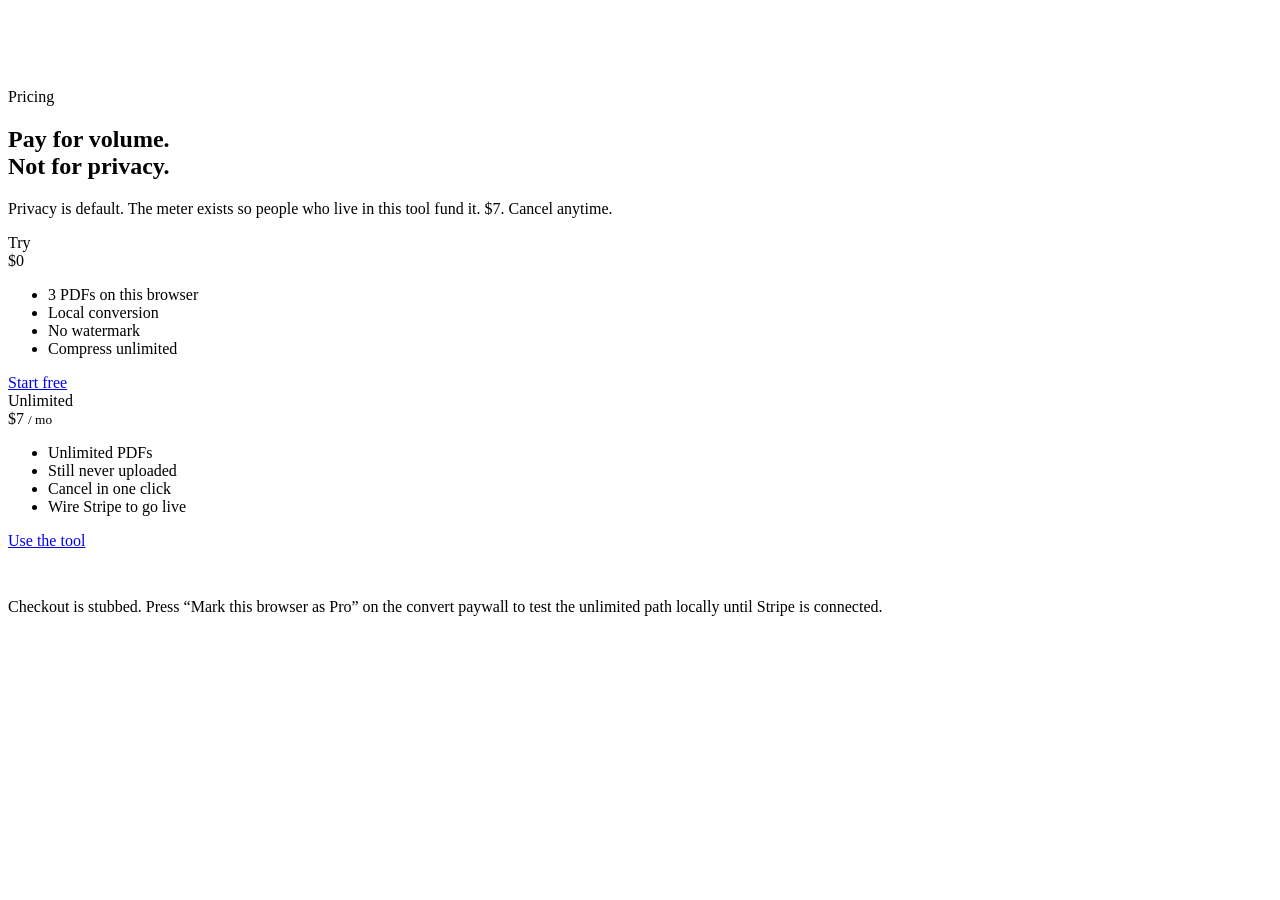
==== pricing.html @ 3a1e2539 "Publish JpgDesk site" ====
<!DOCTYPE html>
<html lang="en">
<head>
  <meta charset="UTF-8" />
  <meta name="viewport" content="width=device-width, initial-scale=1" />
  <title>Pricing — JpgDesk</title>
  <meta name="description" content="Three free PDFs. Unlimited local conversion for $7 a month. Cancel anytime." />
  <link rel="preconnect" href="https://fonts.googleapis.com" />
  <link rel="preconnect" href="https://fonts.gstatic.com" crossorigin />
  <link href="https://fonts.googleapis.com/css2?family=Geist+Mono:wght@300;400;500&family=Geist:wght@300;400;500;600&display=swap" rel="stylesheet" />
  <link rel="stylesheet" href="css/site.css" />
</head>
<body>
  <div id="scroll-progress"></div>
  <div class="grid-bg"></div>
  <header class="nav" id="site-nav"></header>

  <main class="page">
    <section class="band-sm wrap" style="padding-top:80px">
      <div class="eyebrow">Pricing</div>
      <h2>Pay for volume.<br>Not for privacy.</h2>
      <p class="lede">Privacy is default. The meter exists so people who live in this tool fund it. $7. Cancel anytime.</p>
      <div class="price-grid">
        <div class="price reveal">
          <div class="tag">Try</div>
          <div class="amt">$0</div>
          <ul>
            <li>3 PDFs on this browser</li>
            <li>Local conversion</li>
            <li>No watermark</li>
            <li>Compress unlimited</li>
          </ul>
          <a class="btn btn-ghost" href="convert.html">Start free</a>
        </div>
        <div class="price featured reveal">
          <div class="tag">Unlimited</div>
          <div class="amt">$7 <small>/ mo</small></div>
          <ul>
            <li>Unlimited PDFs</li>
            <li>Still never uploaded</li>
            <li>Cancel in one click</li>
            <li>Wire Stripe to go live</li>
          </ul>
          <a class="btn btn-sunset" href="convert.html">Use the tool</a>
        </div>
      </div>
      <p class="lede" style="margin-top:48px">Checkout is stubbed. Press “Mark this browser as Pro” on the convert paywall to test the unlimited path locally until Stripe is connected.</p>
    </section>
  </main>

  <footer><div class="wrap foot" id="site-foot"></div></footer>
  <script src="js/site.js"></script>
</body>
</html>
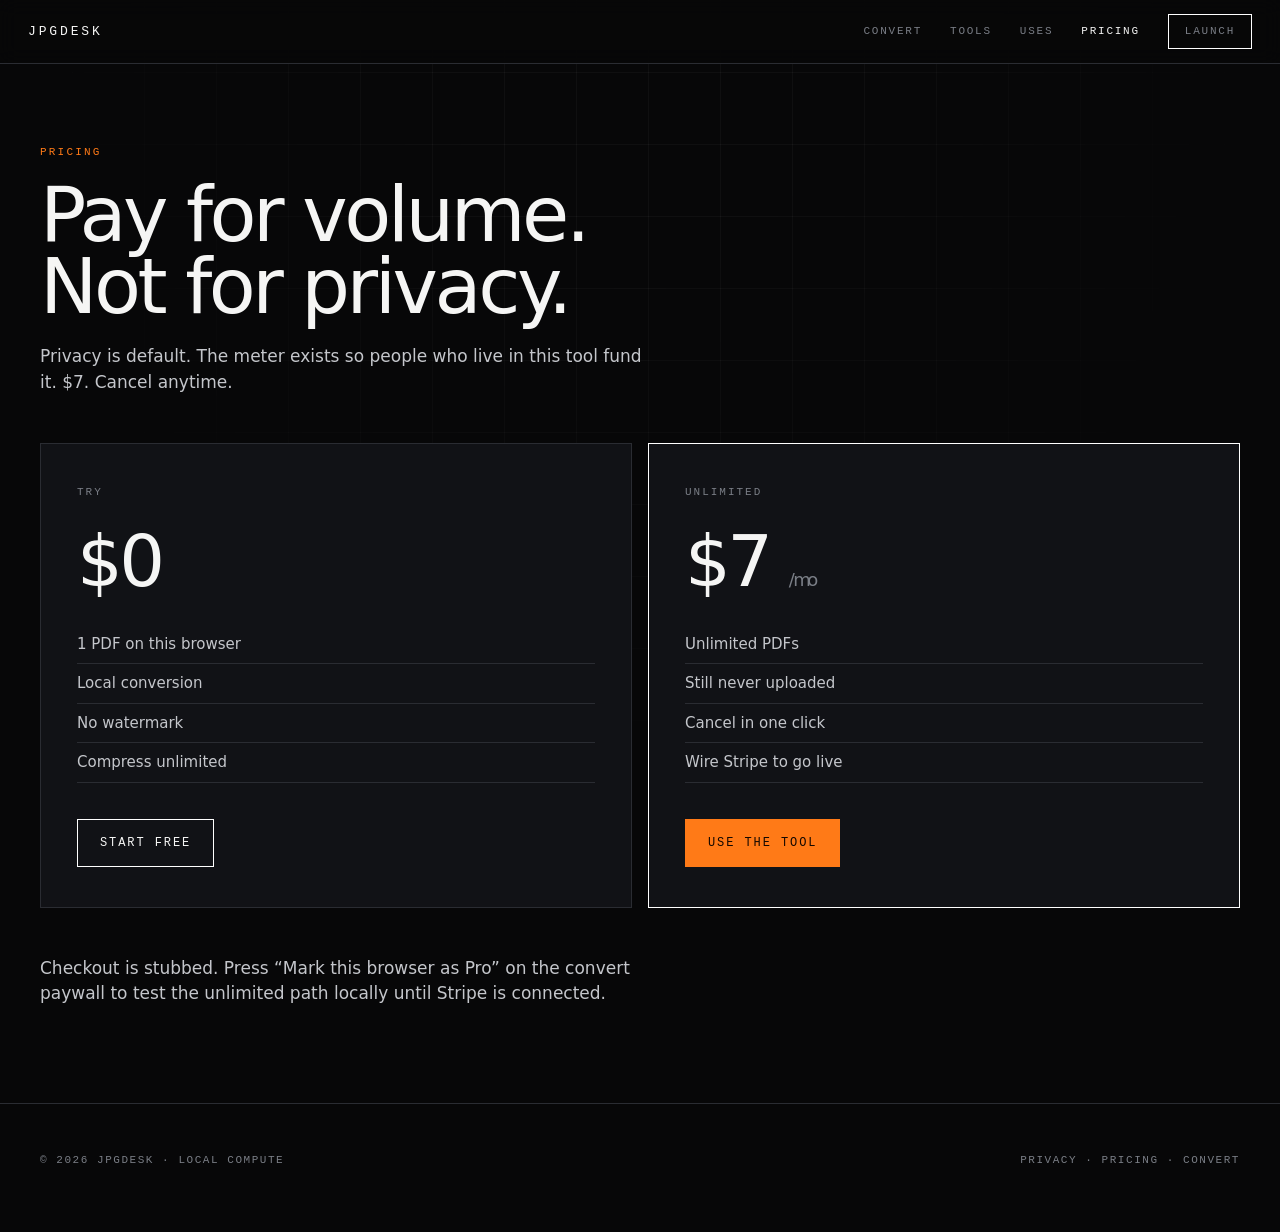
==== commit 0f0b21ef: "Update pricing page for 1 free PDF" ====
--- a/pricing.html
+++ b/pricing.html
@@ -4,7 +4,7 @@
   <meta charset="UTF-8" />
   <meta name="viewport" content="width=device-width, initial-scale=1" />
   <title>Pricing — JpgDesk</title>
-  <meta name="description" content="Three free PDFs. Unlimited local conversion for $7 a month. Cancel anytime." />
+  <meta name="description" content="One free PDF. Unlimited local conversion for $7 a month. Cancel anytime." />
   <link rel="preconnect" href="https://fonts.googleapis.com" />
   <link rel="preconnect" href="https://fonts.gstatic.com" crossorigin />
   <link href="https://fonts.googleapis.com/css2?family=Geist+Mono:wght@300;400;500&family=Geist:wght@300;400;500;600&display=swap" rel="stylesheet" />
@@ -25,7 +25,7 @@
           <div class="tag">Try</div>
           <div class="amt">$0</div>
           <ul>
-            <li>3 PDFs on this browser</li>
+            <li>1 PDF on this browser</li>
             <li>Local conversion</li>
             <li>No watermark</li>
             <li>Compress unlimited</li>
--- a/css/site.css
+++ b/css/site.css
@@ -0,0 +1,208 @@
+:root {
+  --canvas: #070708;
+  --card: #111216;
+  --hairline: #2a2c32;
+  --ink: #f5f5f4;
+  --body: #c4c6cb;
+  --mute: #7a7e86;
+  --white: #ffffff;
+  --black: #050505;
+  --sunset: #ff7a17;
+  --nav-h: 64px;
+  --max: 1200px;
+}
+* { box-sizing: border-box; margin: 0; padding: 0; }
+html { scroll-behavior: smooth; }
+html, body { background: var(--canvas); color: var(--ink); }
+body {
+  font-family: Geist, Inter, ui-sans-serif, system-ui, sans-serif;
+  line-height: 1.5;
+  overflow-x: hidden;
+}
+a { color: inherit; text-decoration: none; }
+button, input { font: inherit; color: inherit; }
+button { cursor: pointer; background: none; border: 0; }
+#scroll-progress {
+  position: fixed; top: 0; left: 0; height: 2px; width: 0;
+  background: #fff; z-index: 80;
+}
+.nav {
+  position: fixed; inset: 0 0 auto 0; height: var(--nav-h);
+  display: flex; align-items: center; justify-content: space-between;
+  padding: 0 28px; z-index: 70;
+  background: rgba(7,7,8,.86);
+  backdrop-filter: blur(10px);
+  border-bottom: 1px solid #2a2c32;
+}
+.brand {
+  font-family: "Geist Mono", ui-monospace, monospace;
+  font-size: 13px; letter-spacing: .22em;
+}
+.nav-links { display: flex; gap: 28px; align-items: center; }
+.nav-links a {
+  font-family: "Geist Mono", ui-monospace, monospace;
+  font-size: 11px; letter-spacing: .16em; text-transform: uppercase;
+  color: var(--mute);
+}
+.nav-links a:hover, .nav-links a.active { color: var(--ink); }
+.nav-cta {
+  border: 1px solid #fff; padding: 8px 16px;
+  font-family: "Geist Mono", ui-monospace, monospace;
+  font-size: 11px; letter-spacing: .16em; text-transform: uppercase;
+}
+.nav-cta:hover { background: #fff; color: #000; }
+.nav-toggle { display: none; }
+.btn {
+  display: inline-flex; align-items: center; justify-content: center;
+  height: 48px; padding: 0 22px;
+  font-family: "Geist Mono", ui-monospace, monospace;
+  font-size: 12px; letter-spacing: .16em; text-transform: uppercase;
+  border: 1px solid #fff;
+}
+.btn-solid { background: #fff; color: #000; }
+.btn-ghost { background: transparent; }
+.btn-ghost:hover { background: #fff; color: #000; }
+.btn-sunset { background: var(--sunset); color: #140800; border-color: var(--sunset); }
+.wrap { width: min(var(--max), calc(100% - 48px)); margin: 0 auto; }
+.page { padding-top: var(--nav-h); }
+.hero {
+  min-height: 100vh; display: grid; align-content: end;
+  padding: 0 0 80px; position: relative;
+}
+.hero-kicker {
+  font-family: "Geist Mono", ui-monospace, monospace;
+  font-size: 12px; letter-spacing: .22em; text-transform: uppercase;
+  color: var(--mute); margin-bottom: 28px;
+}
+.hero h1 {
+  font-size: clamp(56px, 12vw, 160px);
+  font-weight: 400; line-height: .86; letter-spacing: -.06em;
+}
+.hero h1 em { font-style: normal; color: var(--mute); }
+.hero-lead { margin-top: 36px; max-width: 36rem; font-size: 18px; color: var(--body); }
+.hero-actions { display: flex; gap: 12px; flex-wrap: wrap; margin-top: 40px; }
+.grid-bg {
+  position: fixed; inset: 0; pointer-events: none; z-index: 0;
+  background-image:
+    linear-gradient(rgba(255,255,255,.035) 1px, transparent 1px),
+    linear-gradient(90deg, rgba(255,255,255,.035) 1px, transparent 1px);
+  background-size: 72px 72px;
+  mask-image: radial-gradient(ellipse at 50% 0%, #000 20%, transparent 70%);
+  animation: gridDrift 40s linear infinite;
+}
+@keyframes gridDrift {
+  from { background-position: 0 0; }
+  to { background-position: 0 72px; }
+}
+.orb {
+  position: absolute; width: 50vw; height: 50vw; border-radius: 50%;
+  background: radial-gradient(circle, rgba(255,122,23,.16), transparent 60%);
+  filter: blur(40px); right: -10vw; top: 10vh; pointer-events: none;
+}
+section { position: relative; z-index: 1; }
+.band {
+  min-height: 100vh; display: grid; align-content: center;
+  padding: 120px 0; border-top: 1px solid var(--hairline);
+}
+.band-sm { min-height: auto; padding: 96px 0; }
+.eyebrow {
+  font-family: "Geist Mono", ui-monospace, monospace;
+  font-size: 11px; letter-spacing: .2em; text-transform: uppercase;
+  color: var(--sunset); margin-bottom: 18px;
+}
+h2 { font-size: clamp(36px, 6vw, 80px); font-weight: 400; letter-spacing: -.045em; line-height: .95; }
+h3 { font-size: 22px; font-weight: 500; letter-spacing: -.03em; }
+.lede { margin-top: 20px; color: var(--body); max-width: 38rem; font-size: 17px; }
+.split { display: grid; grid-template-columns: 1fr 1fr; gap: 64px; align-items: center; }
+.stat-grid { display: grid; grid-template-columns: repeat(3,1fr); gap: 1px; background: var(--hairline); margin-top: 56px; }
+.stat { background: var(--canvas); padding: 36px 28px; }
+.stat b { display: block; font-size: clamp(36px,5vw,64px); font-weight: 400; letter-spacing: -.04em; }
+.stat span {
+  display: block; margin-top: 10px; color: var(--mute);
+  font-family: "Geist Mono", ui-monospace, monospace;
+  font-size: 11px; letter-spacing: .16em; text-transform: uppercase;
+}
+.cards { display: grid; grid-template-columns: repeat(3,1fr); gap: 16px; margin-top: 48px; }
+.card {
+  background: var(--card); border: 1px solid var(--hairline);
+  padding: 28px; min-height: 220px;
+}
+.card .num {
+  font-family: "Geist Mono", ui-monospace, monospace;
+  font-size: 11px; letter-spacing: .18em; color: var(--mute);
+}
+.card h3 { margin: 28px 0 12px; }
+.card p { color: var(--body); font-size: 15px; }
+.price-grid { display: grid; grid-template-columns: 1fr 1fr; gap: 16px; margin-top: 48px; }
+.price { border: 1px solid var(--hairline); padding: 40px 36px; background: var(--card); }
+.price.featured { border-color: #fff; }
+.price .tag {
+  font-family: "Geist Mono", ui-monospace, monospace;
+  font-size: 11px; letter-spacing: .18em; text-transform: uppercase; color: var(--mute);
+}
+.price .amt { font-size: 72px; letter-spacing: -.05em; line-height: 1; margin: 24px 0 8px; }
+.price .amt small { font-size: 18px; color: var(--mute); }
+.price ul { list-style: none; margin: 28px 0 36px; color: var(--body); }
+.price li { padding: 8px 0; border-bottom: 1px solid var(--hairline); font-size: 15px; }
+.tool-shell { padding: 32px 0 80px; }
+.drop {
+  border: 1px dashed var(--hairline); min-height: 280px;
+  display: grid; place-items: center; text-align: center; padding: 40px;
+}
+.drop.over { border-color: #fff; background: rgba(255,255,255,.04); }
+.drop p { color: var(--mute); margin-top: 10px; }
+.thumbs { display: grid; grid-template-columns: repeat(auto-fill,minmax(120px,1fr)); gap: 10px; margin: 20px 0; }
+.thumb { position: relative; border: 1px solid var(--hairline); aspect-ratio: 1; overflow: hidden; }
+.thumb img { width: 100%; height: 100%; object-fit: cover; }
+.thumb button {
+  position: absolute; top: 6px; right: 6px; width: 22px; height: 22px;
+  background: #000; color: #fff; border: 1px solid #fff;
+}
+.controls { display: flex; flex-wrap: wrap; gap: 10px; align-items: center; margin: 16px 0 24px; }
+.seg { display: flex; border: 1px solid var(--hairline); }
+.seg button {
+  padding: 10px 14px;
+  font-family: "Geist Mono", ui-monospace, monospace;
+  font-size: 11px; letter-spacing: .14em; text-transform: uppercase; color: var(--mute);
+}
+.seg button.on { background: #fff; color: #000; }
+.meter {
+  color: var(--mute); font-family: "Geist Mono", ui-monospace, monospace;
+  font-size: 11px; letter-spacing: .14em; margin-left: auto;
+}
+.modal {
+  position: fixed; inset: 0; background: rgba(0,0,0,.72);
+  display: none; place-items: center; z-index: 90; padding: 24px;
+}
+.modal.open { display: grid; }
+.modal-card { width: min(440px,100%); background: #111; border: 1px solid var(--hairline); padding: 36px; }
+.modal-card h3 { font-size: 32px; letter-spacing: -.04em; margin: 8px 0 12px; }
+.modal-card p { color: var(--body); margin-bottom: 28px; }
+footer { border-top: 1px solid var(--hairline); padding: 48px 0 64px; position: relative; z-index: 1; }
+.foot {
+  display: flex; justify-content: space-between; gap: 24px; flex-wrap: wrap;
+  color: var(--mute); font-family: "Geist Mono", ui-monospace, monospace;
+  font-size: 11px; letter-spacing: .14em; text-transform: uppercase;
+}
+.reveal { opacity: 0; transform: translateY(28px); transition: opacity .8s ease, transform .8s ease; }
+.reveal.in { opacity: 1; transform: none; }
+.use-list { display: grid; gap: 1px; background: var(--hairline); margin-top: 48px; }
+.use-row {
+  background: var(--canvas);
+  display: grid; grid-template-columns: 80px 1fr auto; gap: 24px;
+  align-items: center; padding: 28px 8px;
+}
+.use-row span { color: var(--mute); font-family: "Geist Mono", ui-monospace, monospace; font-size: 12px; }
+.use-row p { color: var(--body); }
+.range { width: 180px; accent-color: #fff; }
+@media (max-width: 860px) {
+  .nav-links { display: none; }
+  .nav-links.open {
+    display: flex; flex-direction: column; position: fixed;
+    inset: var(--nav-h) 0 0 0; background: #070708; padding: 32px; gap: 22px;
+  }
+  .nav-toggle { display: block; }
+  .split, .cards, .price-grid, .stat-grid { grid-template-columns: 1fr; }
+  .hero { align-content: center; padding-top: 80px; }
+  .use-row { grid-template-columns: 1fr; }
+}
